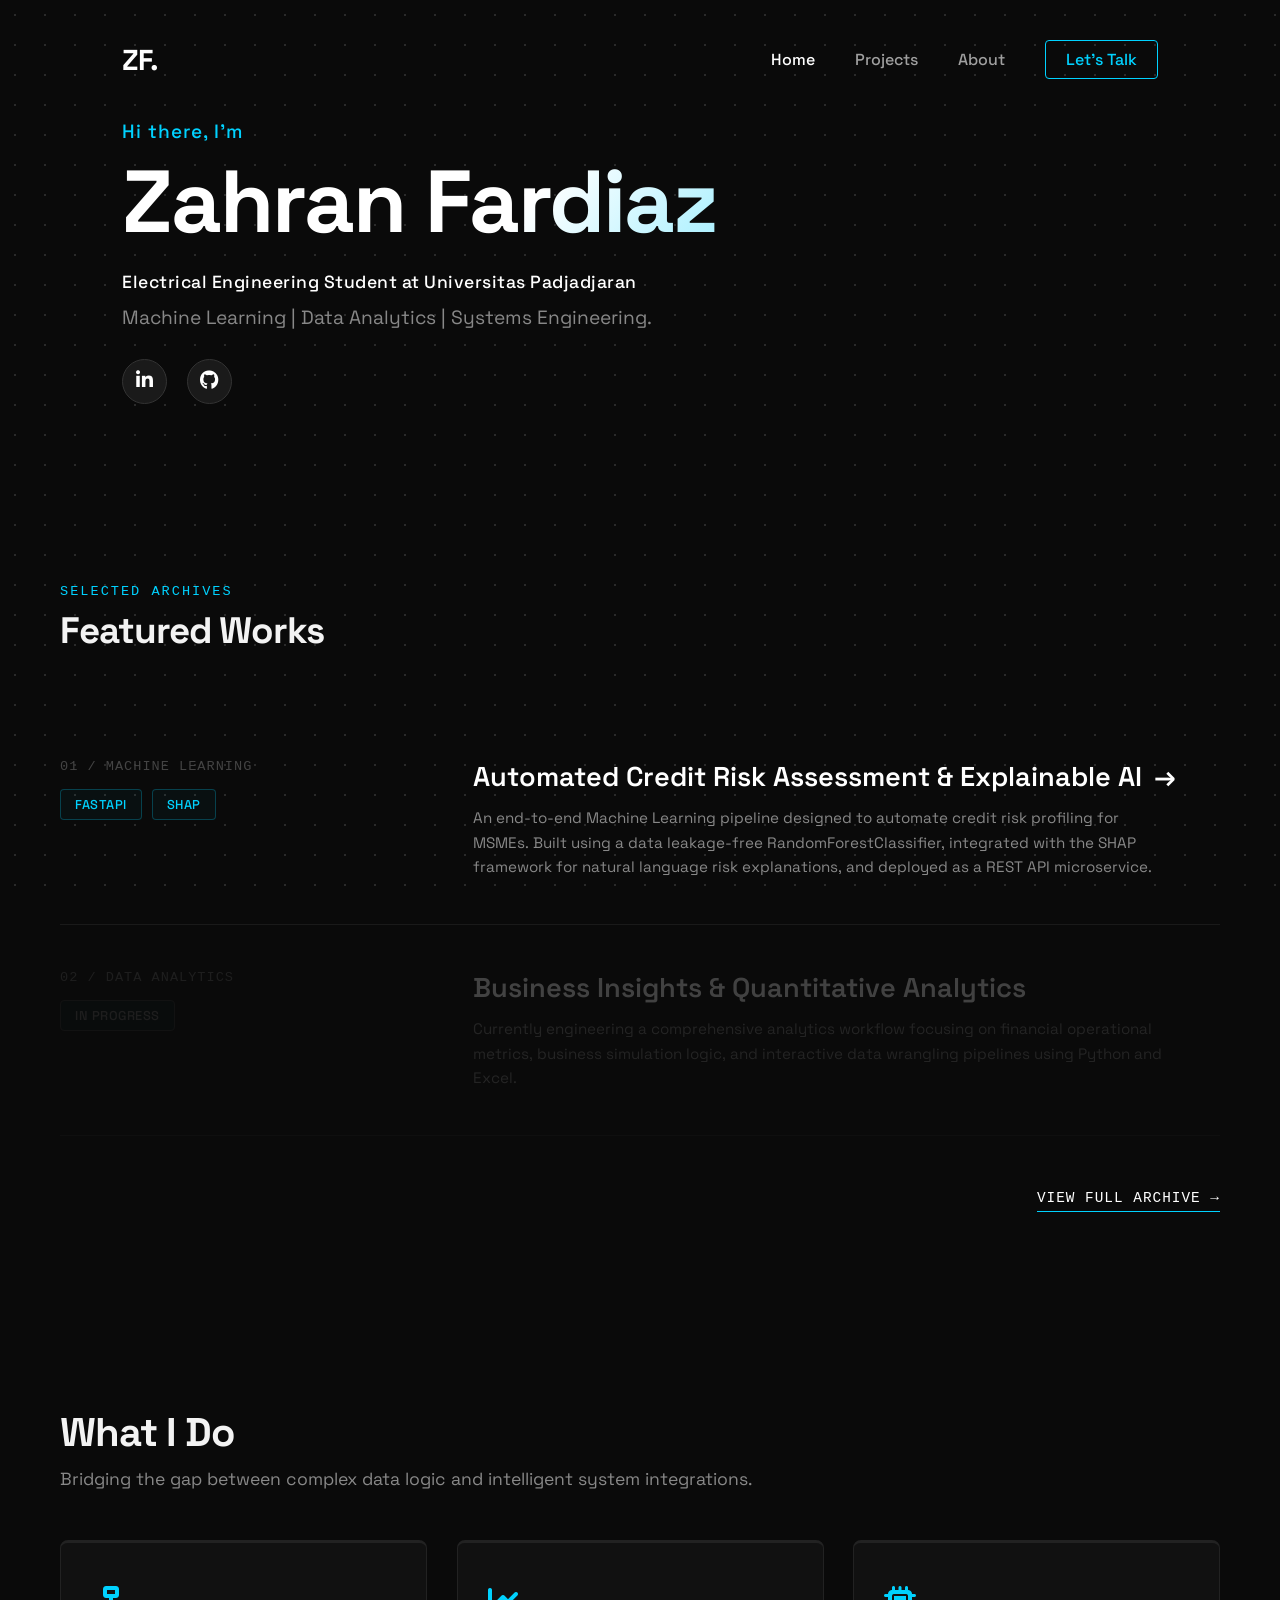
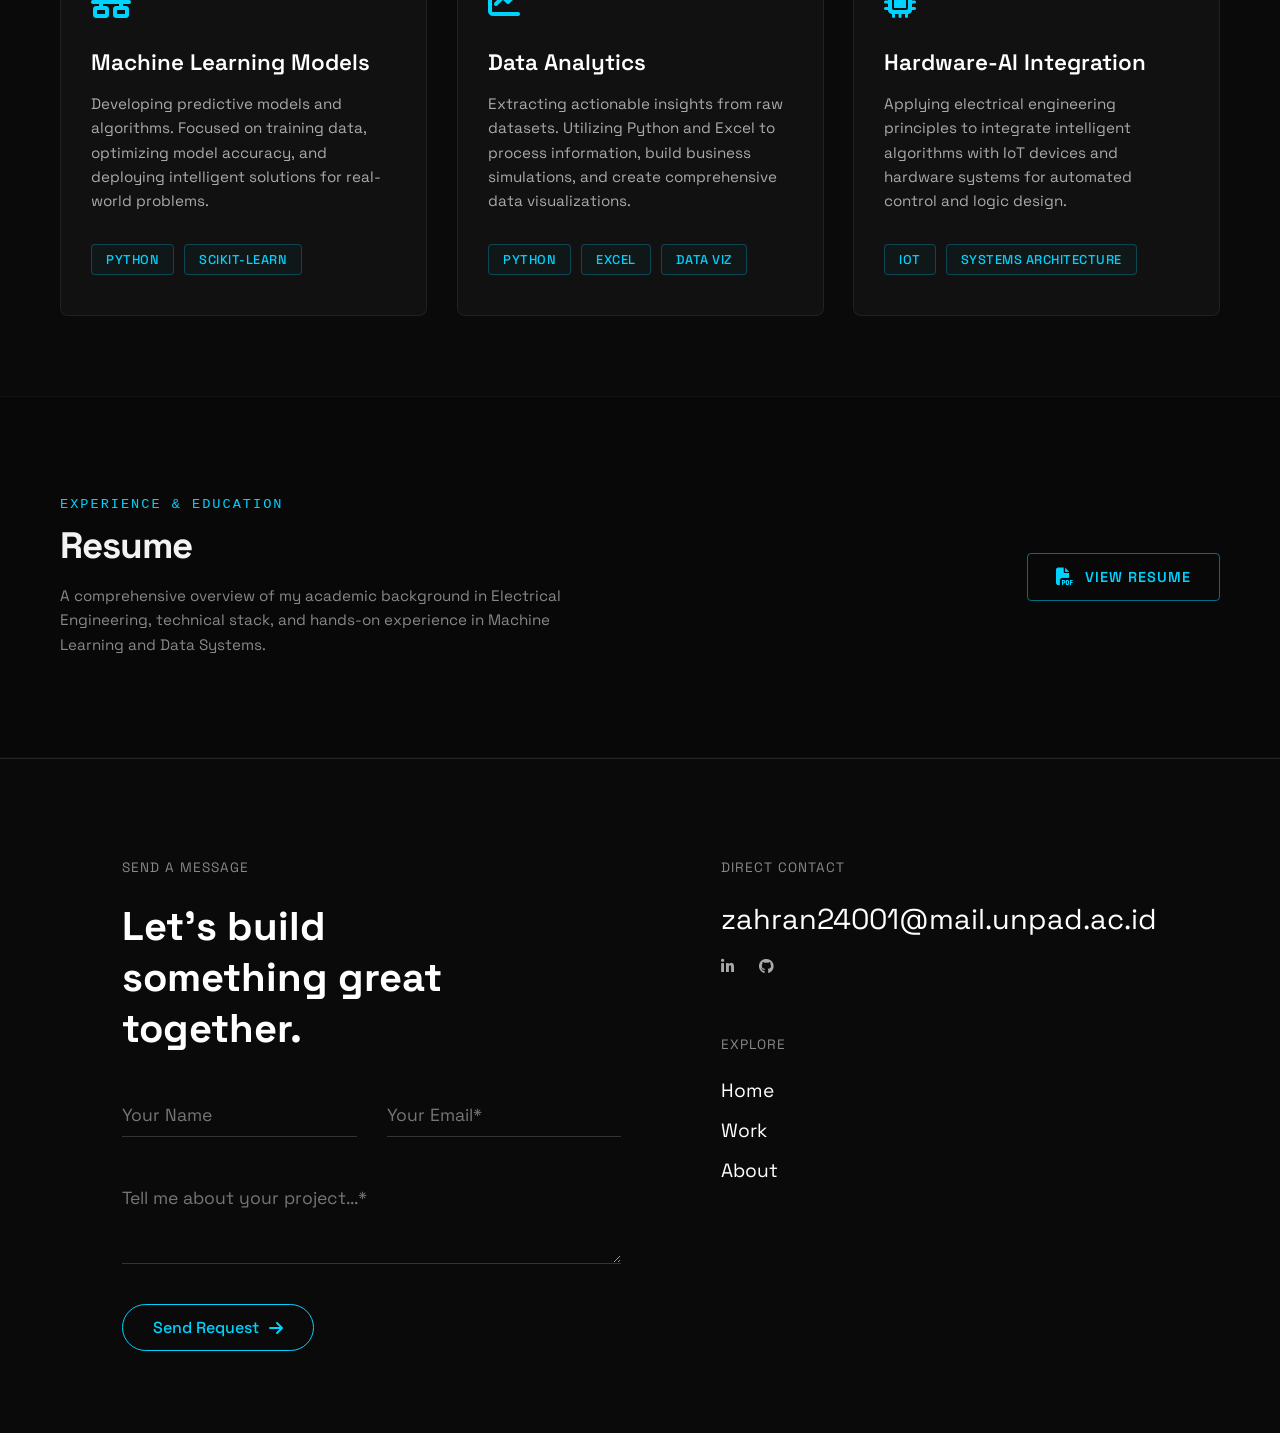
==== index.html @ 6d0ed9f6 "feat:update portfolio structure to Machine Learning and Data Analysis" ====
<!DOCTYPE html>
<html lang="en">
<head>
    <meta charset="UTF-8">
    <meta name="viewport" content="width=device-width, initial-scale=1.0">
    <title>Zahran | Portfolio</title>
    <link rel="stylesheet" href="style.css">
    <link rel="stylesheet" href="https://cdnjs.cloudflare.com/ajax/libs/font-awesome/6.4.0/css/all.min.css">
</head>
<body>

    <nav class="navbar" style="width: 100%;">
        <div class="container" style="max-width: 1200px; margin: 0 auto; padding: 0 20px; display: flex; justify-content: space-between; align-items: center; width: 100%; box-sizing: border-box;">
            <div class="logo">ZF.</div>
            <div class="nav-links">
                <a href="#" class="active">Home</a>
                <a href="#projects">Projects</a>
                <a href="#services">About</a>
                <a href="#contact" class="btn-contact">Let's Talk</a>
            </div>
        </div>
    </nav>

    <main class="hero" style="height: 100vh; display: flex; align-items: center; position: relative;">
        <div class="hero-content" style="max-width: 1200px; margin: 0 auto; padding: 0 20px; width: 100%;">
            <p class="greeting">Hi there, I'm</p>
            <h1>Zahran Fardiaz</h1>
            <p class="academic-status" style="color: #ffffff; font-size: 1.1rem; font-weight: 500; margin-bottom: 10px; letter-spacing: 0.5px;">
                Electrical Engineering Student at Universitas Padjadjaran
            </p>
            <p class="subtitle" style="margin-top: 0; margin-bottom: 25px;">Machine Learning | Data Analytics | Systems Engineering.</p>
            
            <div class="social-icons">
                <a href="https://www.linkedin.com/in/zahran-fardiaz/" target="_blank" rel="noopener noreferrer" aria-label="LinkedIn">
                    <i class="fab fa-linkedin-in"></i>
                </a>
                <a href="https://github.com/zahranmsf21" target="_blank" rel="noopener noreferrer" aria-label="GitHub">
                    <i class="fab fa-github"></i>
                </a>
            </div>
        </div>
    </main>

    <section id="projects" class="projects-section" style="width: 100%; padding: 120px 0; background: transparent; position: relative; clear: both;">
        <div class="container" style="max-width: 1200px; margin: 0 auto; padding: 0 20px;">
            
            <div class="section-header fade-in" style="margin-bottom: 60px; text-align: left;">
                <p class="section-subtitle" style="color: #00d2ff; font-family: monospace; font-size: 0.85rem; text-transform: uppercase; letter-spacing: 2px; margin-bottom: 8px;">Selected Archives</p>
                <h2 style="font-size: 2.3rem; font-weight: 700; letter-spacing: -1px; margin-top: 0;">Featured Works</h2>
            </div>

            <div class="projects-text-list">
                
                <div class="project-text-item fade-in" style="border-bottom: 1px solid #1a1a1a; padding: 45px 0; transition: all 0.3s ease;">
                    <a href="project-risk-profiler.html" style="text-decoration: none; display: grid; grid-template-columns: 1fr 2fr; gap: 40px; align-items: start;">
                        
                        <div class="project-meta-left">
                            <span class="project-num" style="font-family: monospace; color: #444; font-size: 0.85rem; display: block; margin-bottom: 15px; letter-spacing: 1px;">01 / MACHINE LEARNING</span>
                            <div class="tags">
                                <span>FastAPI</span>
                                <span>SHAP</span>
                            </div>
                        </div>
                        
                        <div class="project-content-right">
                            <h3 class="project-title-text" style="font-size: 1.7rem; font-weight: 600; color: #ffffff; margin-bottom: 12px; transition: color 0.3s ease; line-height: 1.3;">
                                Automated Credit Risk Assessment & Explainable AI <span class="arrow" style="display: inline-block; transition: transform 0.3s ease; margin-left: 5px;">&rarr;</span>
                            </h3>
                            <p style="color: #888888; font-size: 0.95rem; line-height: 1.6; max-width: 700px; margin-top: 0;">
                                An end-to-end Machine Learning pipeline designed to automate credit risk profiling for MSMEs. Built using a data leakage-free RandomForestClassifier, integrated with the SHAP framework for natural language risk explanations, and deployed as a REST API microservice.
                            </p>
                        </div>
                        
                    </a>
                </div>

                <div class="project-text-item fade-in delay-1" style="border-bottom: 1px solid #1a1a1a; padding: 45px 0; opacity: 0.35; cursor: default;">
                    <div style="display: grid; grid-template-columns: 1fr 2fr; gap: 40px; align-items: start;">
                        
                        <div class="project-meta-left">
                            <span class="project-num" style="font-family: monospace; color: #444; font-size: 0.85rem; display: block; margin-bottom: 15px; letter-spacing: 1px;">02 / DATA ANALYTICS</span>
                            <div class="tags">
                                <span style="border-color: #222; color: #444;">IN PROGRESS</span>
                            </div>
                        </div>
                        
                        <div class="project-content-right">
                            <h3 style="font-size: 1.7rem; font-weight: 600; color: #aaaaaa; margin-bottom: 12px; line-height: 1.3; margin-top: 0;">
                                Business Insights & Quantitative Analytics
                            </h3>
                            <p style="color: #555555; font-size: 0.95rem; line-height: 1.6; max-width: 700px; margin-top: 0;">
                                Currently engineering a comprehensive analytics workflow focusing on financial operational metrics, business simulation logic, and interactive data wrangling pipelines using Python and Excel.
                            </p>
                        </div>
                        
                    </div>
                </div>

            </div>
            <div class="view-all-container fade-in" style="margin-top: 50px; text-align: right;">
                <a href="projects.html" style="color: #ffffff; text-decoration: none; font-size: 0.9rem; font-weight: 500; font-family: monospace; letter-spacing: 1px; border-bottom: 1px solid #00d2ff; padding-bottom: 5px; transition: color 0.3s ease;">
                    VIEW FULL ARCHIVE &rarr;
                </a>
            </div>
        </div>
    </section>
    <section id="services" class="services-section" style="width: 100%; padding: 80px 0;">
        <div class="container" style="max-width: 1200px; margin: 0 auto; padding: 0 20px;">
            <div class="section-header fade-in" style="margin-bottom: 50px;">
                <h2>What I Do</h2>
                <p>Bridging the gap between complex data logic and intelligent system integrations.</p>
            </div>

            <div class="services-grid">
                <div class="service-card fade-in">
                    <div class="card-icon"><i class="fas fa-network-wired"></i></div>
                    <h3>Machine Learning Models</h3>
                    <p>Developing predictive models and algorithms. Focused on training data, optimizing model accuracy, and deploying intelligent solutions for real-world problems.</p>
                    <div class="tags">
                        <span>Python</span>
                        <span>Scikit-Learn</span>
                    </div>
                </div>

                <div class="service-card fade-in delay-1">
                    <div class="card-icon"><i class="fas fa-chart-line"></i></div>
                    <h3>Data Analytics</h3>
                    <p>Extracting actionable insights from raw datasets. Utilizing Python and Excel to process information, build business simulations, and create comprehensive data visualizations.</p>
                    <div class="tags">
                        <span>Python</span>
                        <span>Excel</span>
                        <span>Data Viz</span>
                    </div>
                </div>

                <div class="service-card fade-in delay-2">
                    <div class="card-icon"><i class="fas fa-microchip"></i></div>
                    <h3>Hardware-AI Integration</h3>
                    <p>Applying electrical engineering principles to integrate intelligent algorithms with IoT devices and hardware systems for automated control and logic design.</p>
                    <div class="tags">
                        <span>IoT</span>
                        <span>Systems Architecture</span>
                    </div>
                </div>
            </div>
        </div>
    </section>
        
    <section id="resume" class="resume-section" style="width: 100%; padding: 100px 0; background: #080808; border-top: 1px solid #111; border-bottom: 1px solid #111;">
        <div class="container fade-in" style="max-width: 1200px; margin: 0 auto; padding: 0 20px; display: flex; justify-content: space-between; align-items: center; flex-wrap: wrap; gap: 40px;">
            
            <div class="resume-left" style="flex: 1; min-width: 300px;">
                <p style="color: #00d2ff; font-family: monospace; font-size: 0.85rem; text-transform: uppercase; letter-spacing: 2px; margin-bottom: 10px; margin-top: 0;">Experience & Education</p>
                <h2 style="font-size: 2.3rem; font-weight: 700; letter-spacing: -1px; margin-top: 0; margin-bottom: 15px;">Resume</h2>
                <p style="color: #888888; font-size: 0.95rem; line-height: 1.6; max-width: 550px; margin: 0;">
                    A comprehensive overview of my academic background in Electrical Engineering, technical stack, and hands-on experience in Machine Learning and Data Systems.
                </p>
            </div>

            <div class="resume-right">
                <a href="assets/Resume_Zahran_June_2026.pdf" target="_blank" rel="noopener noreferrer" class="btn-resume" style="display: inline-flex; align-items: center; padding: 14px 28px; background-color: transparent; color: #00d2ff; border: 1px solid rgba(0, 210, 255, 0.5); border-radius: 4px; font-size: 0.9rem; font-weight: 600; text-transform: uppercase; letter-spacing: 1px; text-decoration: none; transition: all 0.3s ease;">
                    <i class="fas fa-file-pdf" style="margin-right: 10px; font-size: 1.1rem;"></i> View Resume
                </a>
            </div>

        </div>
    </section>
    
    <footer id="contact" class="footer-section" style="width: 100%;">
        <div class="container" style="max-width: 1200px; margin: 0 auto; padding: 0 20px;">
            <div class="footer-content fade-in">
                <div class="footer-left">
                    <span class="footer-label">Send a Message</span>
                    <h2>Let's build something great together.</h2>
                    <form class="contact-form-minimal">
                        <div class="input-group">
                            <input type="text" placeholder="Your Name" required>
                            <input type="email" placeholder="Your Email*" required>
                        </div>
                        <textarea placeholder="Tell me about your project...*" rows="3" required></textarea>
                        <button type="submit" class="btn-submit-minimal">Send Request <i class="fas fa-arrow-right"></i></button>
                    </form>
                </div>

                <div class="footer-right delay-1">
                    <div class="footer-info-block">
                        <span class="footer-label">Direct Contact</span>
                        <a href="mailto:zahran24001@mail.unpad.ac.id" class="footer-email-large">zahran24001@mail.unpad.ac.id</a>
                        <div class="social-links-minimal">
                            <a href="https://www.linkedin.com/in/zahran-fardiaz/" target="_blank" rel="noopener noreferrer" aria-label="LinkedIn">
                                <i class="fab fa-linkedin-in"></i>
                            </a>
                            <a href="https://github.com/zahranmsf21" target="_blank" rel="noopener noreferrer" aria-label="GitHub">
                                <i class="fab fa-github"></i>
                            </a>
                        </div>
                    </div>

                    <div class="footer-info-block nav-block">
                        <span class="footer-label">Explore</span>
                        <div class="footer-nav-minimal">
                            <a href="#">Home</a>
                            <a href="#projects">Work</a>
                            <a href="#services">About</a>
                        </div>
                    </div>
                </div>
            </div>
        </div>
    </footer>

    <script src="script.js"></script>
</body>
</html>
---- style.css ----
@import url('https://fonts.googleapis.com/css2?family=Space+Grotesk:wght@400;500;600;700&display=swap');

html {
    scroll-behavior: smooth;
}

* {
    margin: 0;
    padding: 0;
    box-sizing: border-box;
    font-family: 'Space Grotesk', sans-serif;
}

body {
    background-color: #0a0a0a;
    color: #f3f3f3;
    min-height: 100vh;
    display: flex;
    flex-direction: column;
    position: relative;
    
    /* Seamless Dot Grid Background */
    background-image: radial-gradient(#2a2a2a 1px, transparent 1px);
    background-size: 30px 30px;
    background-attachment: fixed;
}

/* --- Navigation Bar --- */
.navbar {
    display: flex;
    justify-content: space-between;
    align-items: center;
    padding: 40px 8vw;
}

.logo {
    font-size: 1.8rem;
    font-weight: 700;
    color: #ffffff;
    letter-spacing: -1px;
    display: inline-block;
    transition: all 0.3s ease; 
    cursor: pointer;
}

/* Glowing Neon Hover Effect */
.logo:hover {
    color: #00d2ff; 
    text-shadow: 0 0 10px rgba(0, 210, 255, 0.8), 0 0 20px rgba(0, 210, 255, 0.4); 
}

.nav-links {
    display: flex;
    align-items: center;
    gap: 40px;
}

.nav-links a {
    color: #a0a0a0;
    text-decoration: none;
    font-weight: 500;
    font-size: 1rem;
    transition: color 0.3s ease;
}

.nav-links a:hover, .nav-links a.active {
    color: #ffffff;
}

.btn-contact {
    border: 1px solid #00d2ff;
    color: #00d2ff !important;
    padding: 8px 20px;
    border-radius: 4px;
    transition: all 0.3s ease !important;
}

.btn-contact:hover {
    background-color: #00d2ff;
    color: #000 !important;
    box-shadow: 0 0 15px rgba(0, 210, 255, 0.4);
}

/* --- Hero Section --- */
.hero {
    flex: 1;
    display: flex;
    align-items: center;
    padding: 0 8vw;
    margin-bottom: 60px;
}

.hero-content {
    max-width: 700px;
}

.greeting {
    color: #00d2ff;
    font-size: 1.2rem;
    font-weight: 500;
    margin-bottom: 10px;
    letter-spacing: 1px;
}

/* Find this block and replace it */
.hero h1 {
    font-size: 5.5rem;
    font-weight: 700;
    letter-spacing: -2px;
    margin-bottom: 20px;
    line-height: 1.1;
    
    /* Static Gradient: White fading into Electric Blue */
    background-image: linear-gradient(130deg, #ffffff 40%, #00d2ff);
    -webkit-background-clip: text;
    background-clip: text;
    -webkit-text-fill-color: transparent;
}

.subtitle {
    color: #888888;
    font-size: 1.2rem;
    margin-bottom: 40px;
    line-height: 1.6;
    max-width: 550px;
}

.social-icons {
    display: flex;
    gap: 20px;
}

.social-icons a {
    display: flex;
    justify-content: center;
    align-items: center;
    width: 45px;
    height: 45px;
    border-radius: 50%;
    background-color: #1a1a1a;
    color: #ffffff;
    font-size: 1.2rem;
    text-decoration: none;
    transition: all 0.3s ease;
    border: 1px solid #333;
}

.social-icons a:hover {
    border-color: #00d2ff;
    color: #00d2ff;
    transform: translateY(-3px);
}

/* --- Projects Section --- */
.projects-section {
    padding: 100px 8vw;
    background-color: transparent;
    position: relative;
    z-index: 10;
}

.section-header {
    margin-bottom: 50px;
}

.section-header h2 {
    font-size: 2.5rem;
    font-weight: 700;
    margin-bottom: 10px;
    letter-spacing: -1px;
}

.section-header p {
    color: #888888;
    font-size: 1.1rem;
}

.projects-grid {
    display: grid;
    grid-template-columns: 1fr 1fr;
    gap: 60px;
}

.project-category {
    display: flex;
    flex-direction: column;
    gap: 20px;
}

.category-header {
    display: flex;
    justify-content: space-between;
    align-items: flex-end;
    border-bottom: 1px solid #333;
    padding-bottom: 15px;
}

.category-header h3 {
    font-size: 1.4rem;
    color: #00d2ff;
    font-weight: 600;
}

.view-all {
    color: #888888;
    text-decoration: none;
    font-size: 0.9rem;
    transition: color 0.3s ease;
}

.view-all:hover {
    color: #ffffff;
}

.project-card {
    background-color: #151515;
    border: 1px solid #222;
    border-radius: 8px;
    overflow: hidden;
    transition: transform 0.3s ease, border-color 0.3s ease;
    cursor: pointer;
}

.project-card:hover {
    transform: translateY(-8px);
    border-color: #00d2ff;
}

.project-image {
    width: 100%;
    height: 250px;
    overflow: hidden;
}

.project-image img {
    width: 100%;
    height: 100%;
    object-fit: cover;
    display: block;
    transform: scale(1.2); 
    transition: transform 0.6s cubic-bezier(0.25, 0.46, 0.45, 0.94);
}

.project-card:hover .project-image img {
    transform: scale(1.35);
}

.img-placeholder {
    width: 100%;
    height: 100%;
    display: flex;
    align-items: center;
    justify-content: center;
    color: rgba(255,255,255,0.8);
    font-weight: 600;
    font-size: 1.2rem;
    letter-spacing: 1px;
}

.graphic-bg {
    background: linear-gradient(135deg, #141e30, #243b55);
}

.project-info {
    padding: 30px;
}

.project-info h4 {
    font-size: 1.3rem;
    margin-bottom: 12px;
    color: #ffffff;
}

.project-info p {
    color: #a0a0a0;
    font-size: 0.95rem;
    line-height: 1.6;
    margin-bottom: 25px;
}

/* --- Global Technical Tags Style (Penyusutan dari AI Slop ke Minimalis) --- */
.tags, .service-tags {
    display: flex;
    gap: 10px;
    flex-wrap: wrap;
}

/* Mengubah kapsul tebal menjadi kotak border tipis yang konsisten */
.tags span, 
.service-card .service-tags span {
    background-color: rgba(0, 210, 255, 0.03); /* Latar sangat transparan */
    color: #00d2ff;
    padding: 6px 14px;
    border-radius: 4px; /* Menghilangkan bentuk bulat kapsul, diganti sudut kotak modern */
    font-size: 0.8rem;
    font-weight: 500;
    letter-spacing: 0.5px;
    border: 1px solid rgba(0, 210, 255, 0.25); /* Border tipis elektrik yang konsisten */
    transition: all 0.3s ease;
    text-transform: uppercase; /* Membuat teks seragam kapital kecil agar lebih rapi */
}

/* Efek interaktif opsional saat card atau tag disorot */
.project-card:hover .tags span,
.service-card:hover .service-tags span {
    border-color: rgba(0, 210, 255, 0.6);
    background-color: rgba(0, 210, 255, 0.08);
}

/* --- Services Section --- */
.services-section {
    padding: 100px 8vw 150px 8vw;
    background-color: transparent;
    position: relative;
    z-index: 10;
}

.services-grid {
    display: grid;
    grid-template-columns: repeat(3, 1fr); 
    gap: 30px;
}

.service-card {
    background-color: #111111;
    border: 1px solid #222;
    border-top: 3px solid #222;
    padding: 40px 30px;
    border-radius: 8px;
    transition: all 0.4s ease;
    display: flex;
    flex-direction: column;
}

.service-card:hover {
    transform: translateY(-10px);
    border-top-color: #00d2ff;
    border-left-color: #333;
    border-right-color: #333;
    border-bottom-color: #333;
    box-shadow: 0 10px 30px rgba(0, 210, 255, 0.05);
    background-color: #151515;
}

.card-icon {
    font-size: 2rem;
    color: #00d2ff;
    margin-bottom: 25px;
    transition: transform 0.4s ease;
    display: inline-block;
    transform-origin: center center;
    align-self: flex-start;
}

.service-card:hover .card-icon {
    transform: scale(1.1);
}

.service-card h3 {
    font-size: 1.4rem;
    font-weight: 600;
    color: #ffffff;
    margin-bottom: 15px;
}

.service-card p {
    color: #aaaaaa;
    font-size: 0.95rem;
    line-height: 1.6;
    margin-bottom: 30px;
    flex-grow: 1; 
}

.service-card .service-tags {
    display: flex;
    flex-wrap: wrap;
    gap: 10px;
    margin-top: auto;
}

.service-card .service-tags span {
    background-color: rgba(0, 210, 255, 0.08);
    color: #00d2ff;
    padding: 6px 14px;
    border-radius: 4px;
    font-size: 0.8rem;
    font-weight: 500;
    border: 1px solid rgba(0, 210, 255, 0.2);
}

/* --- Footer Section --- */
.footer-section {
    padding: 100px 8vw 0 8vw;
    border-top: 1px solid #222;
    background-color: transparent;
    position: relative;
    z-index: 10;
    overflow: hidden;
}

.footer-content {
    display: grid;
    grid-template-columns: 1.5fr 1fr; 
    gap: 100px;
    margin-bottom: 80px;
}

.footer-label {
    color: #888888;
    font-size: 0.85rem;
    text-transform: uppercase;
    letter-spacing: 1px;
    display: block;
    margin-bottom: 25px;
}

/* --- Left Side: Minimal Form --- */
.footer-left h2 {
    font-size: 2.5rem;
    margin-bottom: 40px;
    color: #ffffff;
    max-width: 80%;
}

.contact-form-minimal {
    display: flex;
    flex-direction: column;
    gap: 40px; 
}

.input-group {
    display: flex;
    gap: 30px;
}

.input-group input {
    flex: 1;
}

.contact-form-minimal input,
.contact-form-minimal textarea {
    background-color: transparent;
    border: none;
    border-bottom: 1px solid #333;
    padding: 10px 0;
    color: #ffffff;
    font-size: 1.1rem;
    border-radius: 0;
    transition: border-color 0.3s ease;
}

.contact-form-minimal textarea {
    resize: vertical;
    min-height: 80px;
}

.contact-form-minimal input:focus,
.contact-form-minimal textarea:focus {
    outline: none;
    border-color: #00d2ff;
    box-shadow: none; 
}

.btn-submit-minimal {
    align-self: flex-start;
    background: transparent;
    color: #00d2ff;
    border: 1px solid #00d2ff;
    padding: 12px 30px;
    font-size: 1rem;
    font-weight: 500;
    cursor: pointer;
    border-radius: 50px; 
    transition: all 0.3s ease;
    display: flex;
    align-items: center;
    gap: 10px;
}

.btn-submit-minimal:hover {
    background-color: #00d2ff;
    color: #000;
    transform: translateY(-3px);
}

/* --- Right Side: Info & Navigation --- */
.footer-right {
    display: flex;
    flex-direction: column;
    gap: 60px;
}

.footer-info-block {
    display: flex;
    flex-direction: column;
}

.footer-email-large {
    font-size: 1.8rem;
    color: #ffffff;
    text-decoration: none;
    margin-bottom: 20px;
    transition: color 0.3s ease;
}

.footer-email-large:hover {
    color: #00d2ff;
}

.social-links-minimal {
    display: flex;
    gap: 25px;
}

.social-links-minimal a {
    color: #aaaaaa;
    text-decoration: none;
    font-size: 0.95rem;
    transition: color 0.3s ease;
}

.social-links-minimal a:hover {
    color: #ffffff;
}

.footer-nav-minimal {
    display: flex;
    flex-direction: column;
    gap: 15px;
}

.footer-nav-minimal a {
    color: #ffffff;
    text-decoration: none;
    font-size: 1.2rem;
    transition: transform 0.3s ease, color 0.3s ease;
    display: inline-block;
    width: fit-content; 
}

.footer-nav-minimal a:hover {
    color: #00d2ff;
    transform: translateX(15px); 
}

/* --- Unique Interactive Bottom --- */
.footer-unique-bottom {
    border-top: 1px solid #222;
    padding: 60px 8vw 40px 8vw;
    background-color: #050505;
    display: flex;
    flex-direction: column;
    align-items: center;
    gap: 50px;
    margin-left: -8vw; 
    width: 100vw;
}

.giant-text {
    font-size: 11vw; 
    font-weight: 700;
    letter-spacing: -2px;
    color: transparent; 
    -webkit-text-stroke: 2px #333; 
    transition: all 0.5s cubic-bezier(0.25, 0.46, 0.45, 0.94);
    cursor: default;
    text-align: center;
    margin: 0;
    line-height: 1;
}

.giant-text:hover {
    color: #00d2ff;
    -webkit-text-stroke: 0px transparent;
    text-shadow: 0 0 50px rgba(0, 210, 255, 0.4);
    transform: scale(1.02);
}

.footer-status-bar {
    display: flex;
    justify-content: space-between;
    width: 100%;
    max-width: 1200px;
    flex-wrap: wrap;
    gap: 20px;
}

.status-item {
    display: flex;
    align-items: center;
    gap: 12px;
    color: #aaaaaa;
    font-size: 0.9rem;
    background: #111111;
    padding: 12px 25px;
    border-radius: 50px;
    border: 1px solid #222;
    transition: border-color 0.3s ease;
}

.status-item:hover {
    border-color: #00d2ff;
    color: #ffffff;
}

.pulse-dot {
    width: 10px;
    height: 10px;
    background-color: #00ff88;
    border-radius: 50%;
    box-shadow: 0 0 10px #00ff88;
    animation: pulse 2s infinite;
}

@keyframes pulse {
    0% { box-shadow: 0 0 0 0 rgba(0, 255, 136, 0.6); }
    70% { box-shadow: 0 0 0 10px rgba(0, 255, 136, 0); }
    100% { box-shadow: 0 0 0 0 rgba(0, 255, 136, 0); }
}

.equalizer {
    display: flex;
    align-items: flex-end;
    gap: 3px;
    height: 16px;
}

.equalizer span {
    display: block;
    width: 3px;
    background-color: #00d2ff;
    border-radius: 2px;
    animation: eq-play 1s infinite alternate ease-in-out;
}

.equalizer span:nth-child(1) { animation-duration: 0.6s; height: 60%; }
.equalizer span:nth-child(2) { animation-duration: 1.1s; height: 100%; }
.equalizer span:nth-child(3) { animation-duration: 0.8s; height: 40%; }
.equalizer span:nth-child(4) { animation-duration: 0.9s; height: 80%; }

@keyframes eq-play {
    0% { height: 20%; }
    100% { height: 100%; }
}

/* --- Scroll Animation Classes --- */
.fade-in {
    opacity: 0;
    transform: translateY(40px);
    transition: opacity 0.8s ease-out, transform 0.8s ease-out;
    will-change: opacity, transform;
}

.fade-in.visible {
    opacity: 1;
    transform: translateY(0);
}

.delay-1 { transition-delay: 0.2s; }
.delay-2 { transition-delay: 0.4s; }

/* --- Mobile Responsiveness --- */
@media (max-width: 900px) {
    .nav-links a:not(.btn-contact) {
        display: none;
    }
    .hero h1 {
        font-size: 3.5rem;
    }
    .projects-grid {
        grid-template-columns: 1fr;
        gap: 50px;
    }
    .services-grid {
        grid-template-columns: 1fr; 
        gap: 20px;
    }
    .footer-content {
        grid-template-columns: 1fr;
        gap: 60px;
    }
    .input-group {
        flex-direction: column;
        gap: 40px;
    }
    .giant-text {
        font-size: 15vw; 
    }
    .footer-status-bar {
        justify-content: center; 
    }
}
/* --- Single Project Detail Page --- */

.project-hero {
    padding: 60px 8vw 0 8vw;
    text-align: center;
    max-width: 1200px;
    margin: 0 auto;
}

.project-hero-content h1 {
    font-size: 4.5rem;
    font-weight: 700;
    letter-spacing: -2px;
    margin-bottom: 20px;
    line-height: 1.1;
}

.project-hero-content .subtitle {
    margin: 0 auto 50px auto;
    font-size: 1.3rem;
}

.project-cover-image {
    width: 100%;
    height: 60vh;
    border-radius: 12px;
    overflow: hidden;
    margin-bottom: 60px;
    border: 1px solid #222;
}

.project-cover-image img {
    width: 100%;
    height: 100%;
    object-fit: cover;
}

/* Project Meta Grid */
.project-meta-section {
    padding: 0 8vw 80px 8vw;
    max-width: 1200px;
    margin: 0 auto;
    border-bottom: 1px solid #222;
}

.meta-grid {
    display: grid;
    grid-template-columns: repeat(4, 1fr);
    gap: 30px;
    background-color: #111111;
    padding: 40px;
    border-radius: 8px;
    border: 1px solid #222;
}

.meta-item {
    display: flex;
    flex-direction: column;
    gap: 10px;
}

.meta-label {
    color: #888888;
    font-size: 0.85rem;
    text-transform: uppercase;
    letter-spacing: 1px;
}

.meta-value {
    color: #ffffff;
    font-size: 1.1rem;
    font-weight: 500;
}

/* Content Blocks */
.project-content {
    padding: 80px 8vw;
    max-width: 900px;
    margin: 0 auto;
}

.text-block {
    margin-bottom: 60px;
}

.text-block h2 {
    font-size: 2.2rem;
    color: #ffffff;
    margin-bottom: 20px;
    letter-spacing: -1px;
}

.text-block p {
    color: #aaaaaa;
    font-size: 1.15rem;
    line-height: 1.8;
}

.content-image {
    width: 100%;
    margin-bottom: 60px;
}

/* Next Project Section */
.next-project-section {
    padding: 100px 8vw;
    text-align: center;
    border-top: 1px solid #222;
    background-color: #050505;
}

.next-project-link {
    font-size: 3rem;
    font-weight: 700;
    color: #ffffff;
    text-decoration: none;
    letter-spacing: -1px;
    display: inline-flex;
    align-items: center;
    gap: 20px;
    transition: color 0.3s ease;
}

.next-project-link:hover {
    color: #00d2ff;
}

.next-project-link:hover i {
    transform: translateX(10px);
    transition: transform 0.3s ease;
}

/* Mobile Adjustments for Project Page */
@media (max-width: 900px) {
    .project-hero-content h1 { font-size: 3rem; }
    .project-cover-image { height: 40vh; }
    .meta-grid { grid-template-columns: 1fr 1fr; gap: 40px; }
    .next-project-link { font-size: 2rem; }
}
/* --- Graphic Design Project Image Integration (Original Colors) --- */

/* Target the specific project card's image container */
.projects-grid .project-category:nth-child(2) .project-card .project-image {
    position: relative;
    overflow: hidden; /* Ensure overlays don't spill out */
    border-bottom: 1px solid #222; /* Add a subtle border to match the card style */
}

/* Add a dark gradient overlay to fade the image into the card */
.projects-grid .project-category:nth-child(2) .project-card .project-image::after {
    content: '';
    position: absolute;
    bottom: 0;
    left: 0;
    width: 100%;
    height: 50%; /* Covers the bottom half of the image */
    background: linear-gradient(to bottom, transparent, #151515); /* Fade to the card's background color */
    pointer-events: none; /* Allows clicks to pass through to the image */
}

/* Style the image itself */
.projects-grid .project-category:nth-child(2) .project-card .project-image img {
    /* No color filters are applied, keeping the original colors */
    
    /* Add a soft inner shadow to the image for depth */
    box-shadow: inset 0 0 20px rgba(0, 0, 0, 0.5);
    transition: transform 0.6s cubic-bezier(0.25, 0.46, 0.45, 0.94); /* Smooth zoom transition */
    width: 100%;
    height: 100%;
    object-fit: cover; /* Ensure the image fills the container nicely */
}

/* On hover, keep the zoom effect */
.projects-grid .project-category:nth-child(2) .project-card:hover .project-image img {
    transform: scale(1.35); /* Keep the existing zoom effect */
}
/* Target the container for the content image */
.project-content .content-image {
    /* This matches the width of your text blocks so everything aligns */
    max-width: 900px;
    /* Centers the image container on the page */
    margin: 60px auto;
    /* Clears any previous floating or width issues */
    width: 100%;
}

/* Target the actual image inside that container */
.project-content .content-image img {
    /* Ensures the image fills its container perfectly */
    width: 100%;
    height: auto;
    /* Adds nice rounded corners to match your hero image */
    border-radius: 12px;
    /* A subtle border to make it pop off the dark background */
    border: 1px solid #222;
    /* Optional: A very soft shadow for depth */
    box-shadow: 0 10px 30px -10px rgba(0, 0, 0, 0.5);
}
.design-gallery {
    display: grid;
    /* This automatically creates a responsive grid. 
       Columns will be at least 350px wide, and expand to fill the space. */
    grid-template-columns: repeat(auto-fit, minmax(350px, 1fr));
    gap: 30px;
    margin-top: 40px;
    margin-bottom: 60px;
    width: 100%;
}

.gallery-item {
    border-radius: 12px;
    overflow: hidden;
    border: 1px solid #222;
    background-color: #111; /* Dark background while image loads */
    aspect-ratio: 4 / 3; /* Keeps all boxes a uniform shape. You can change to 1/1 for squares */
}

.gallery-item img {
    width: 100%;
    height: 100%;
    object-fit: cover; /* Ensures images fill the box without squishing */
    transition: transform 0.5s cubic-bezier(0.25, 0.46, 0.45, 0.94);
}

/* Adds a nice zoom effect when you hover over an image in the gallery */
.gallery-item:hover img {
    transform: scale(1.08);
}

/* Make it stack neatly on mobile phones */
@media (max-width: 768px) {
    .design-gallery {
        grid-template-columns: 1fr; /* 1 column on small screens */
    }
}
/* Add this right below your .gallery-item rules */
.gallery-item.wide-banner {
    grid-column: 1 / -1; /* Forces the image to stretch across all columns to full width */
    aspect-ratio: 3240 / 1440; /* Locks in your exact original image dimensions */
}
/* 1. Keep your existing row grid */
.portrait-row {
    display: grid;
    grid-template-columns: repeat(3, 1fr); 
    gap: 30px;
    grid-column: 1 / -1; 
    width: 100%;
}

/* 2. ADD THIS: Force the items inside this row to be tall (1080x1440) */
.portrait-row .gallery-item {
    aspect-ratio: 3 / 4 !important; /* This is the exact math for 1080/1440 */
    height: auto;
}

/* Ensure they stack nicely on mobile phones */
@media (max-width: 768px) {
    .portrait-row {
        grid-template-columns: 1fr; 
    }
}
/* --- Project Detail: Design Process Grid --- */

.process-grid {
    display: grid;
    /* Automatically fits 2 cards per row on desktop, 1 on mobile */
    grid-template-columns: repeat(auto-fit, minmax(300px, 1fr));
    gap: 30px;
    margin-bottom: 80px;
    width: 100%;
}

.process-step {
    background-color: #111111;
    border: 1px solid #222;
    padding: 35px 30px;
    border-radius: 12px;
    position: relative;
    overflow: hidden; /* Keeps the giant number inside the box */
    transition: transform 0.3s ease, border-color 0.3s ease;
}

.process-step:hover {
    border-color: #00d2ff;
    transform: translateY(-5px);
}

/* The giant, faint background number */
.step-number {
    font-size: 5rem;
    font-weight: 700;
    color: rgba(0, 210, 255, 0.05); /* Very faint electric blue */
    position: absolute;
    top: -10px;
    right: 10px;
    line-height: 1;
    z-index: 0;
    transition: color 0.3s ease;
}

.process-step:hover .step-number {
    color: rgba(0, 210, 255, 0.15); /* Gets slightly brighter on hover */
}

/* Ensure text stays on top of the number */
.process-step h4, 
.process-step p {
    position: relative;
    z-index: 1;
}

.process-step h4 {
    font-size: 1.3rem;
    color: #ffffff;
    margin-bottom: 15px;
}

.process-step p {
    color: #aaaaaa;
    font-size: 0.95rem;
    line-height: 1.6;
    margin: 0;
}

/* --- Text-Based Project List Animation --- */
.project-text-item:hover {
    border-bottom-color: #00d2ff !important;
}

.project-text-item:hover .project-title-text {
    color: #00d2ff !important;
}

.project-text-item:hover .arrow {
    transform: translateX(8px);
    color: #00d2ff;
}
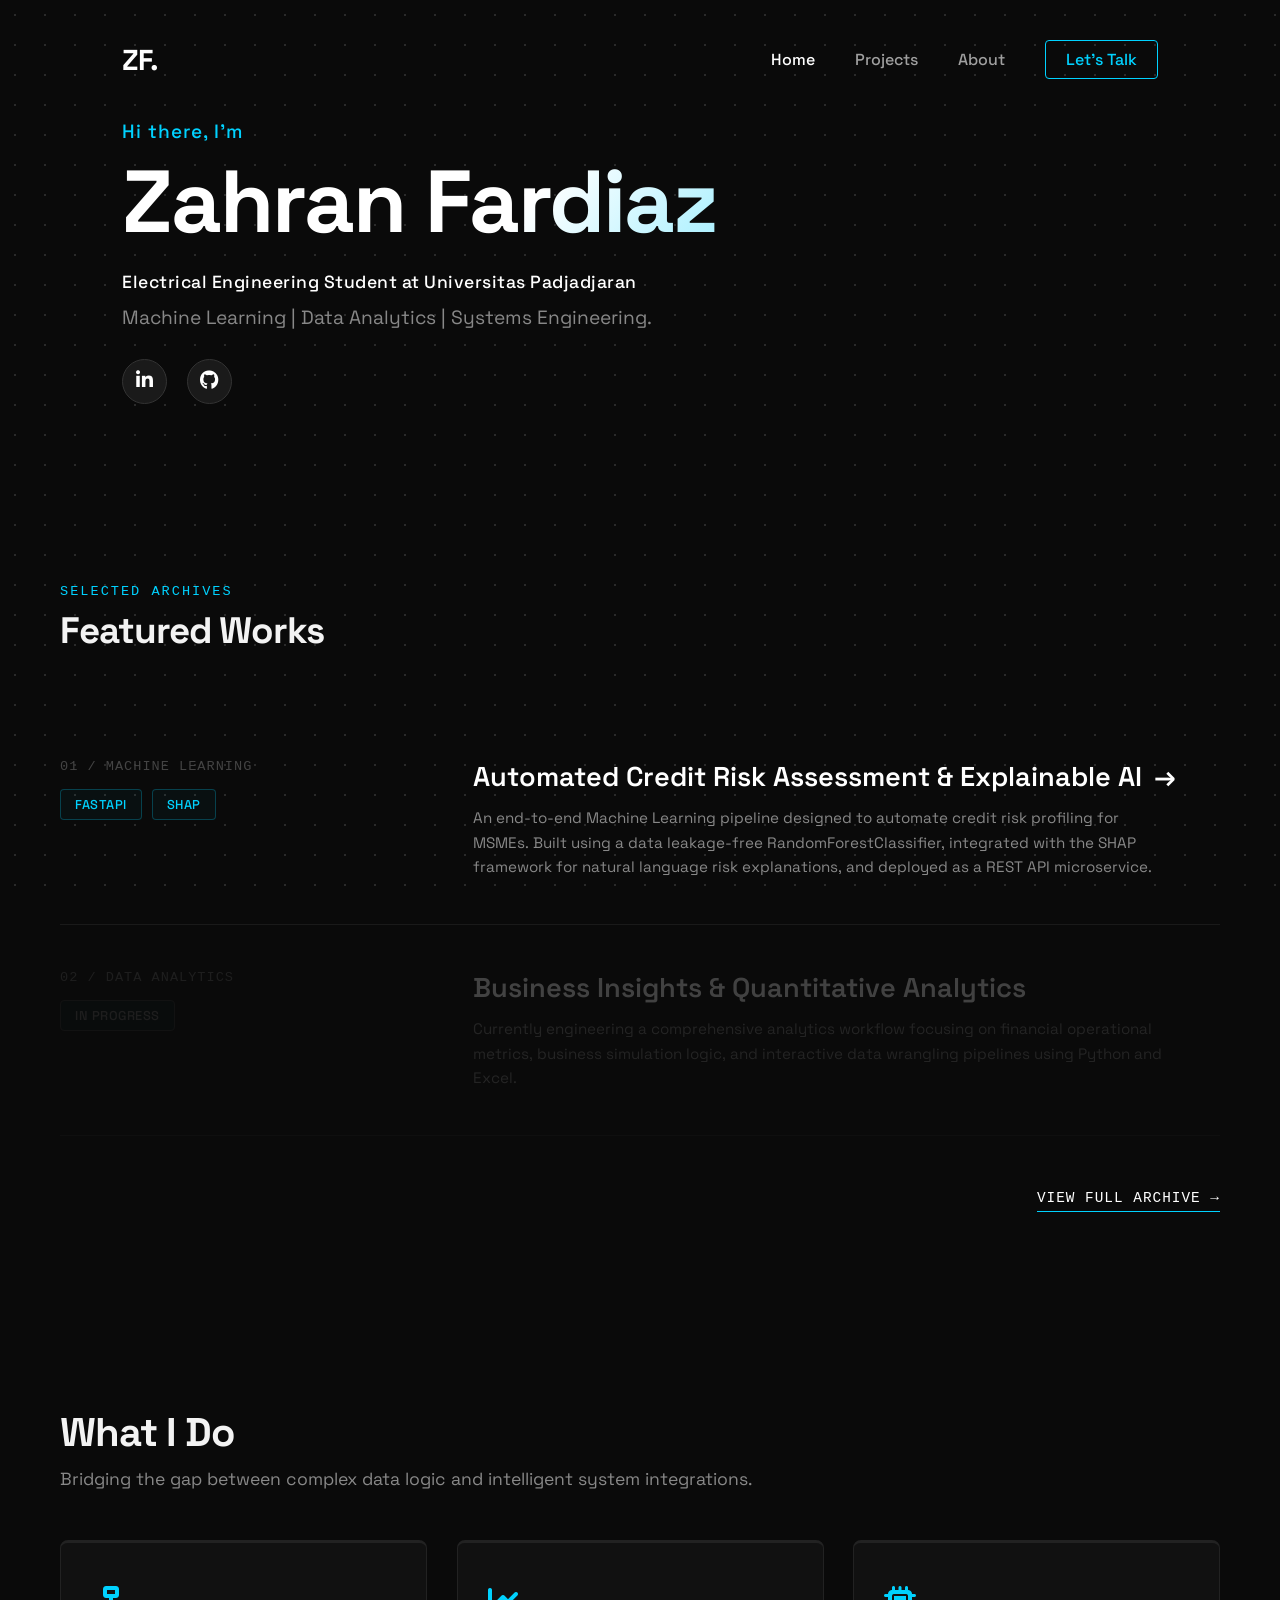
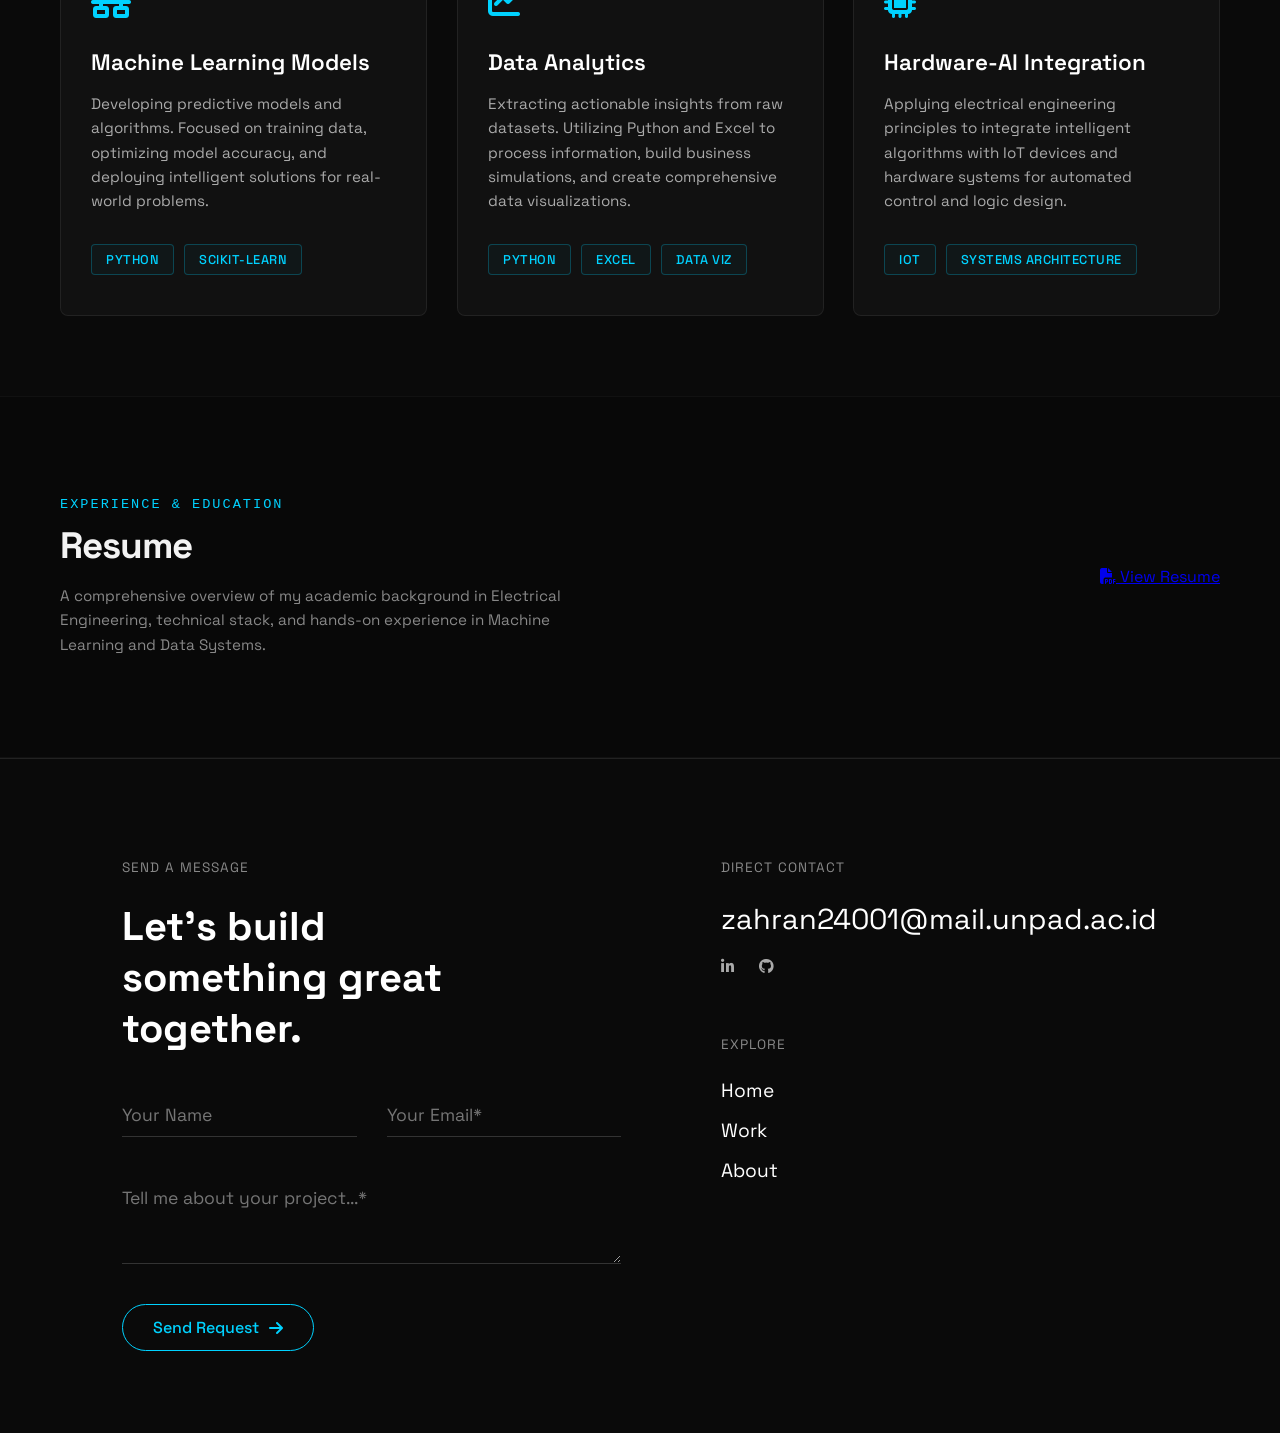
==== commit 5c6c1b3a: "feat: added resume link" ====
--- a/index.html
+++ b/index.html
@@ -158,8 +158,8 @@
             </div>
 
             <div class="resume-right">
-                <a href="assets/Resume_Zahran_June_2026.pdf" target="_blank" rel="noopener noreferrer" class="btn-resume" style="display: inline-flex; align-items: center; padding: 14px 28px; background-color: transparent; color: #00d2ff; border: 1px solid rgba(0, 210, 255, 0.5); border-radius: 4px; font-size: 0.9rem; font-weight: 600; text-transform: uppercase; letter-spacing: 1px; text-decoration: none; transition: all 0.3s ease;">
-                    <i class="fas fa-file-pdf" style="margin-right: 10px; font-size: 1.1rem;"></i> View Resume
+                <a href="https://drive.google.com/file/d/1w0Mj_SWptIk7xSJwuPOAFEaV14Ipm3hf/view?usp=sharing" target="_blank" rel="noopener noreferrer" class="btn-resume" style="...">
+                    <i class="fas fa-file-pdf" style="..."></i> View Resume
                 </a>
             </div>
 
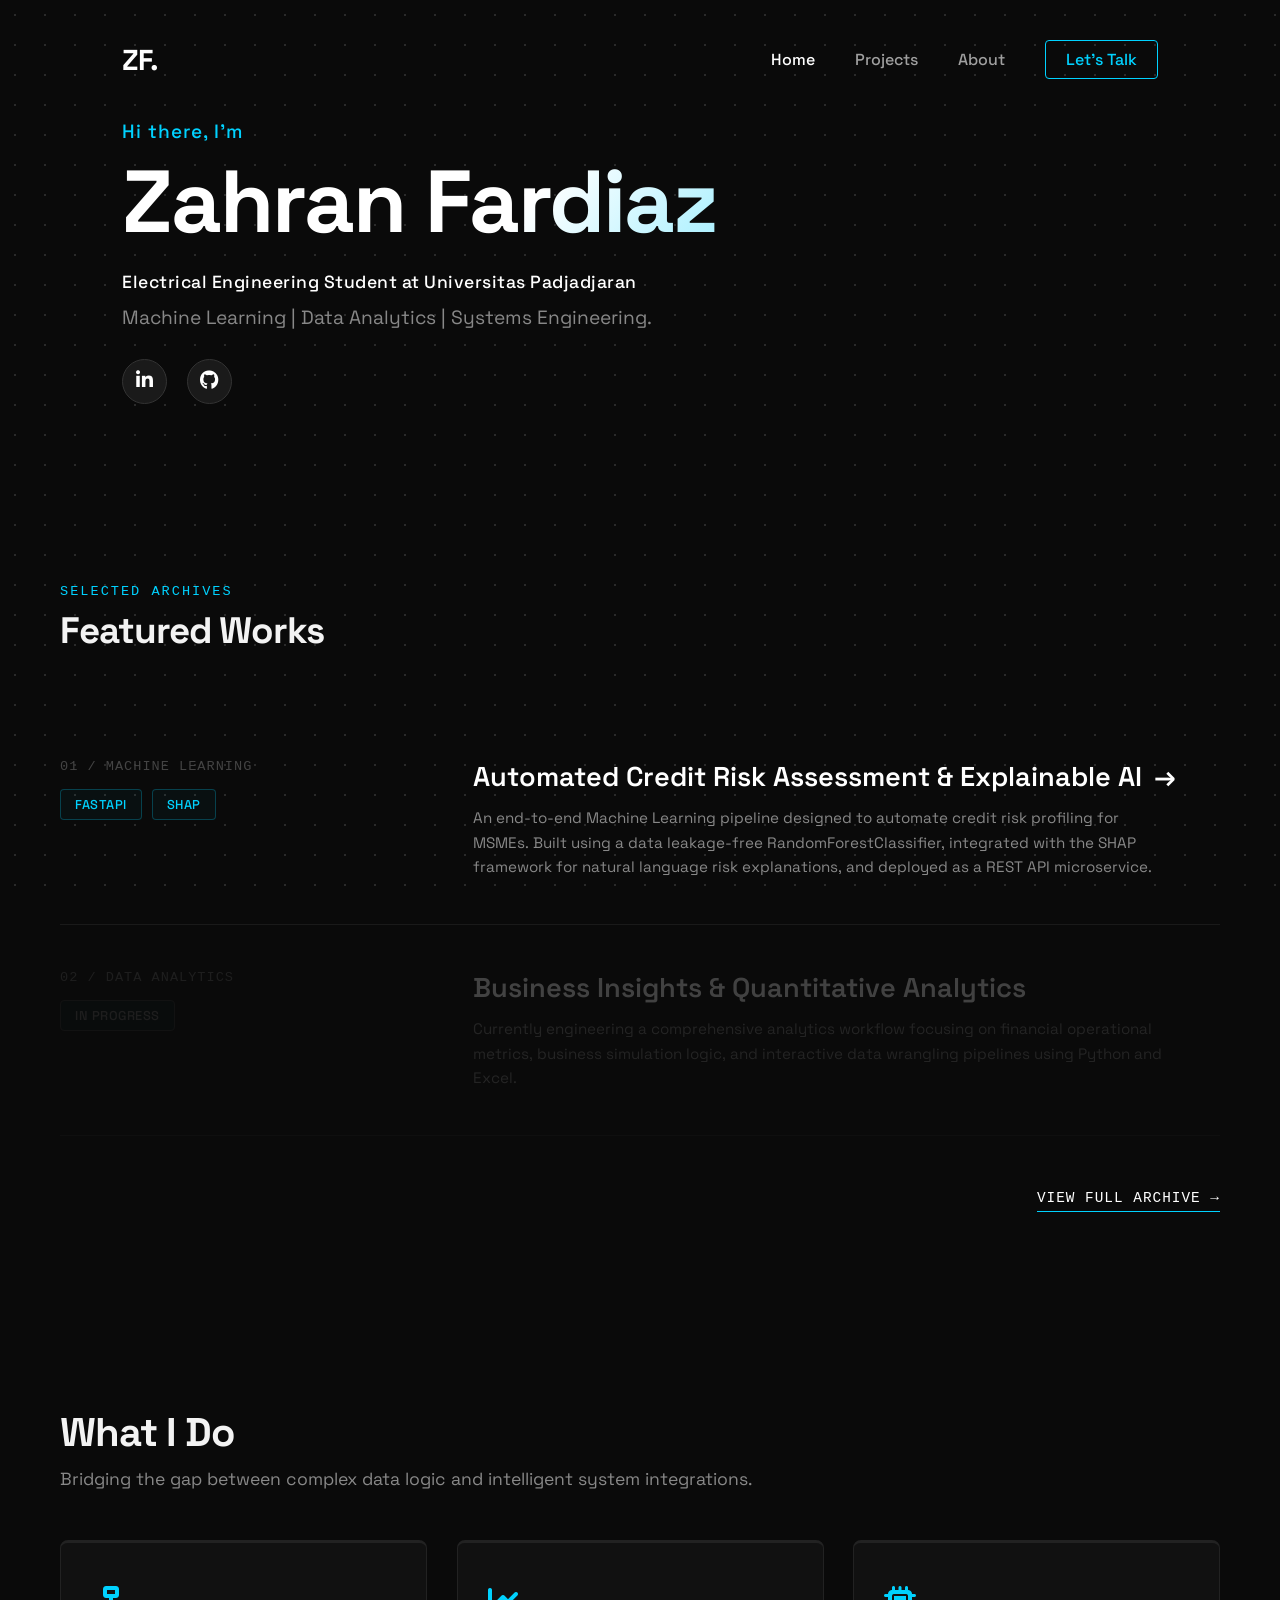
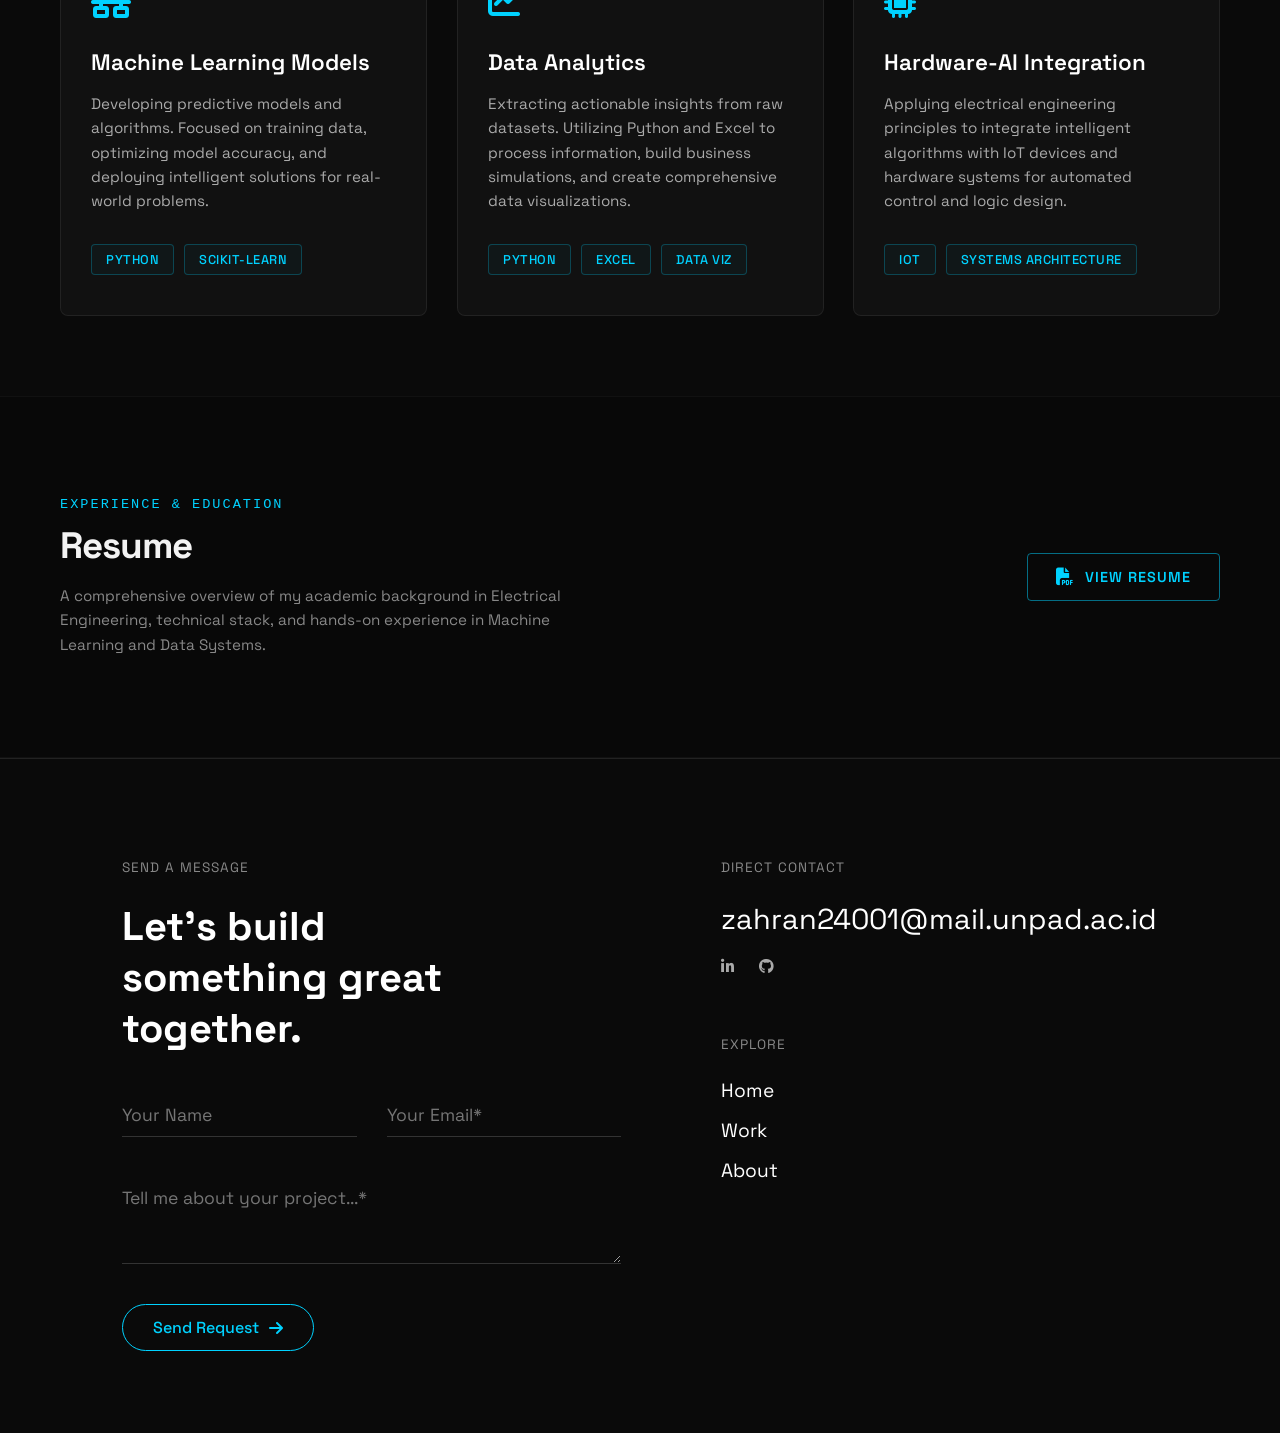
==== commit 24b323f9: "feat: added resume drive link" ====
--- a/index.html
+++ b/index.html
@@ -158,8 +158,8 @@
             </div>
 
             <div class="resume-right">
-                <a href="https://drive.google.com/file/d/1w0Mj_SWptIk7xSJwuPOAFEaV14Ipm3hf/view?usp=sharing" target="_blank" rel="noopener noreferrer" class="btn-resume" style="...">
-                    <i class="fas fa-file-pdf" style="..."></i> View Resume
+                <a href="https://drive.google.com/file/d/1w0Mj_SWptIk7xSJwuPOAFEaV14Ipm3hf/view?usp=sharing" target="_blank" rel="noopener noreferrer" class="btn-resume" style="display: inline-flex; align-items: center; padding: 14px 28px; background-color: transparent; color: #00d2ff; border: 1px solid rgba(0, 210, 255, 0.5); border-radius: 4px; font-size: 0.9rem; font-weight: 600; text-transform: uppercase; letter-spacing: 1px; text-decoration: none; transition: all 0.3s ease;">
+                    <i class="fas fa-file-pdf" style="margin-right: 10px; font-size: 1.1rem;"></i> View Resume
                 </a>
             </div>
 
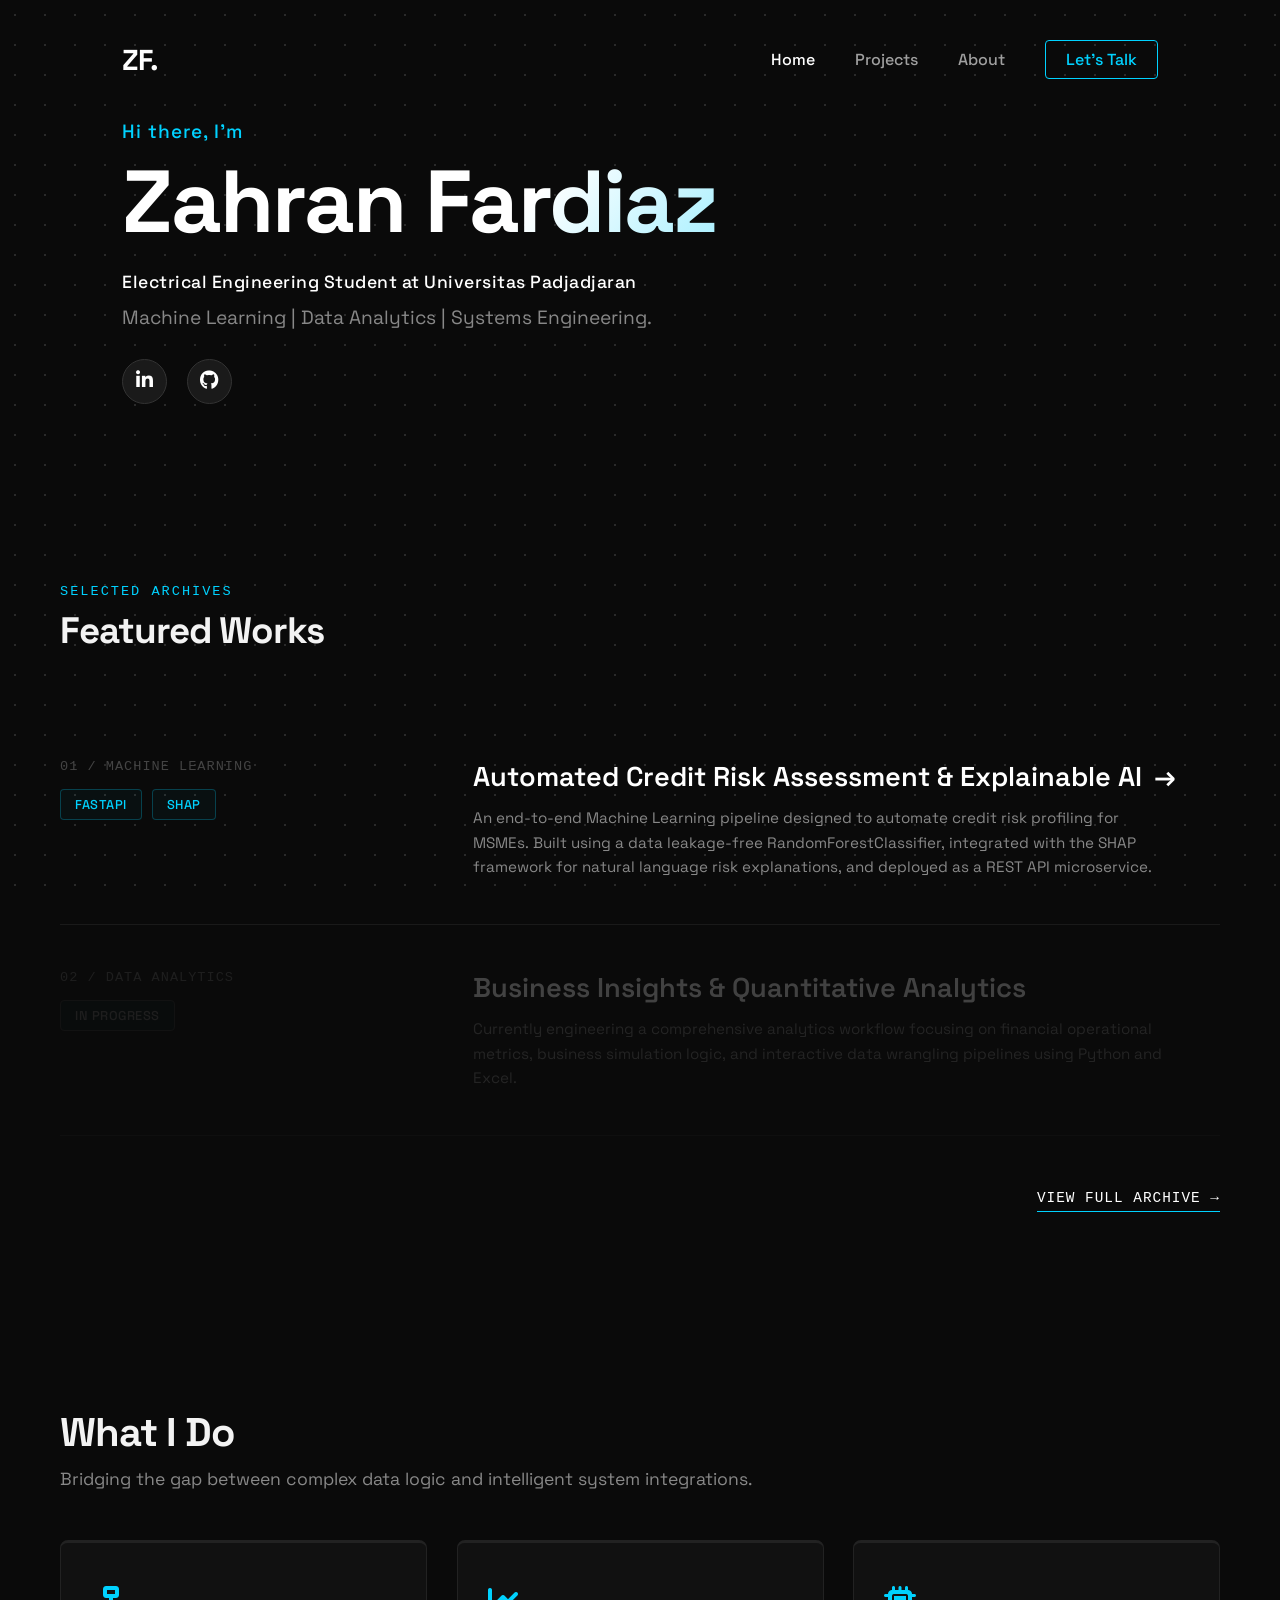
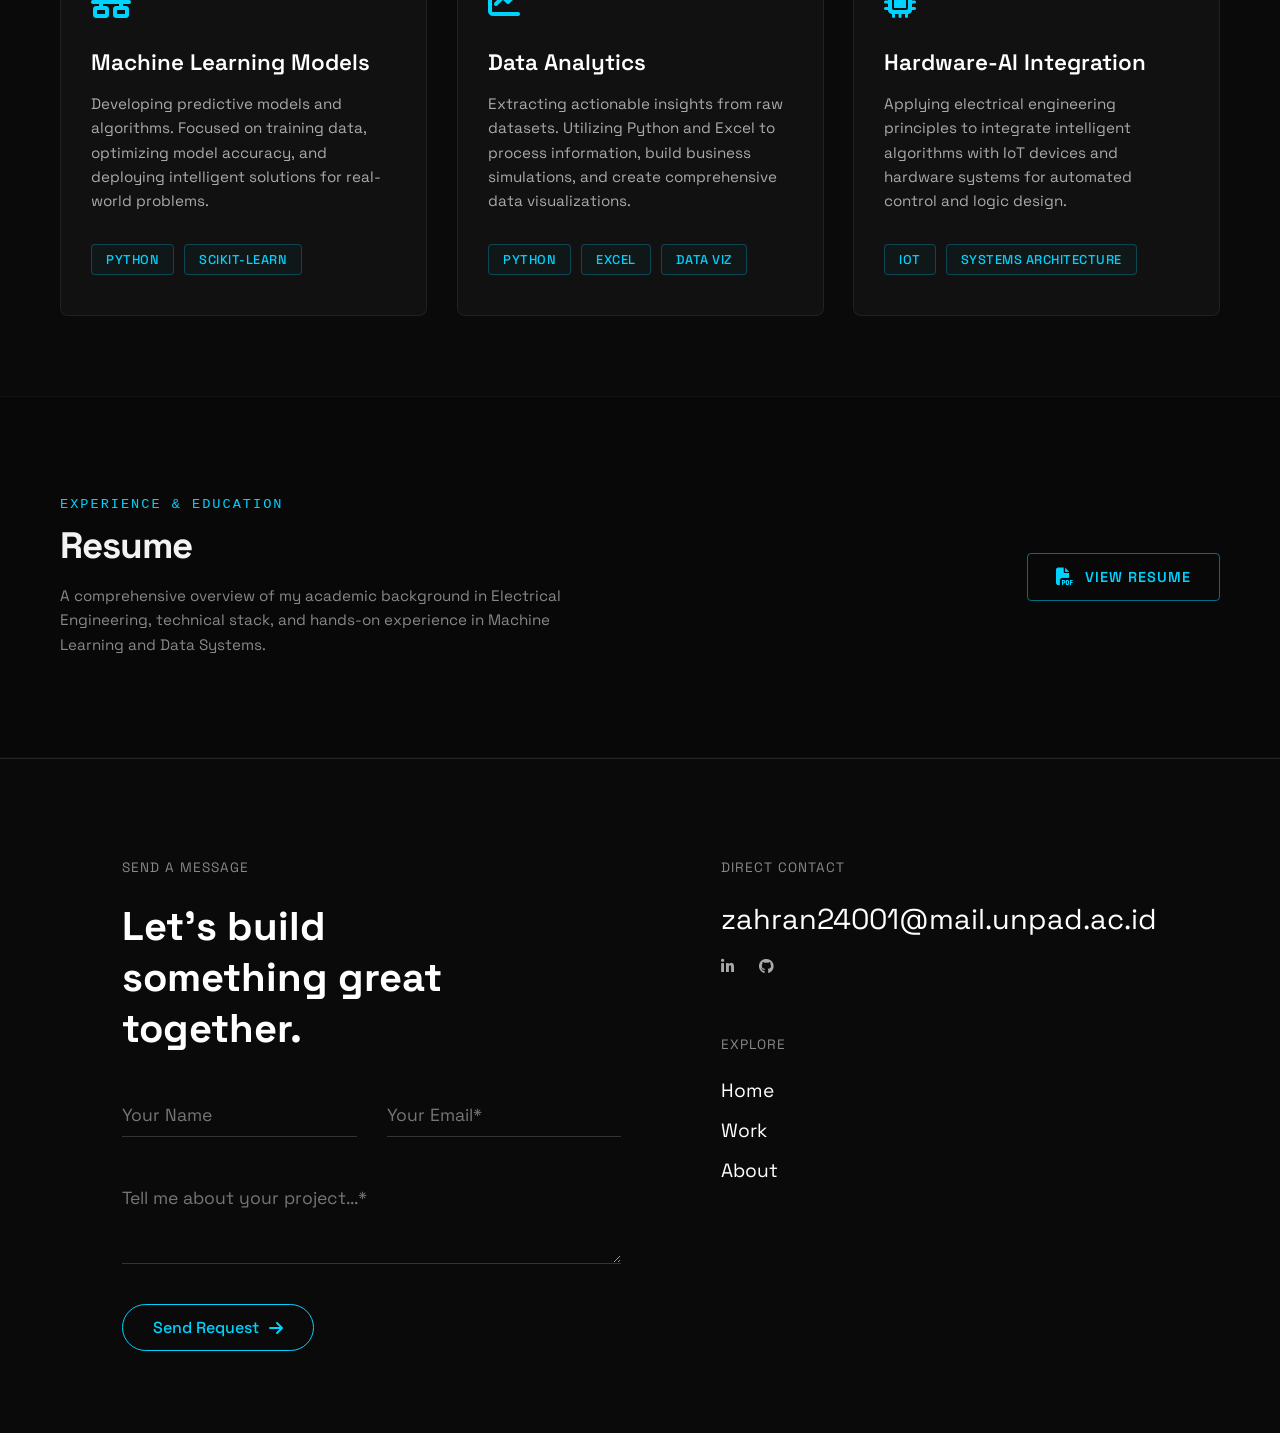
==== commit 6367739b: "feat: fixing github address" ====
--- a/index.html
+++ b/index.html
@@ -34,7 +34,7 @@
                 <a href="https://www.linkedin.com/in/zahran-fardiaz/" target="_blank" rel="noopener noreferrer" aria-label="LinkedIn">
                     <i class="fab fa-linkedin-in"></i>
                 </a>
-                <a href="https://github.com/zahranmsf21" target="_blank" rel="noopener noreferrer" aria-label="GitHub">
+                <a href="https://github.com/Zahran-Fardiaz" target="_blank" rel="noopener noreferrer" aria-label="GitHub">
                     <i class="fab fa-github"></i>
                 </a>
             </div>
@@ -190,7 +190,7 @@
                             <a href="https://www.linkedin.com/in/zahran-fardiaz/" target="_blank" rel="noopener noreferrer" aria-label="LinkedIn">
                                 <i class="fab fa-linkedin-in"></i>
                             </a>
-                            <a href="https://github.com/zahranmsf21" target="_blank" rel="noopener noreferrer" aria-label="GitHub">
+                            <a href="https://github.com/Zahran-Fardiaz" target="_blank" rel="noopener noreferrer" aria-label="GitHub">
                                 <i class="fab fa-github"></i>
                             </a>
                         </div>
